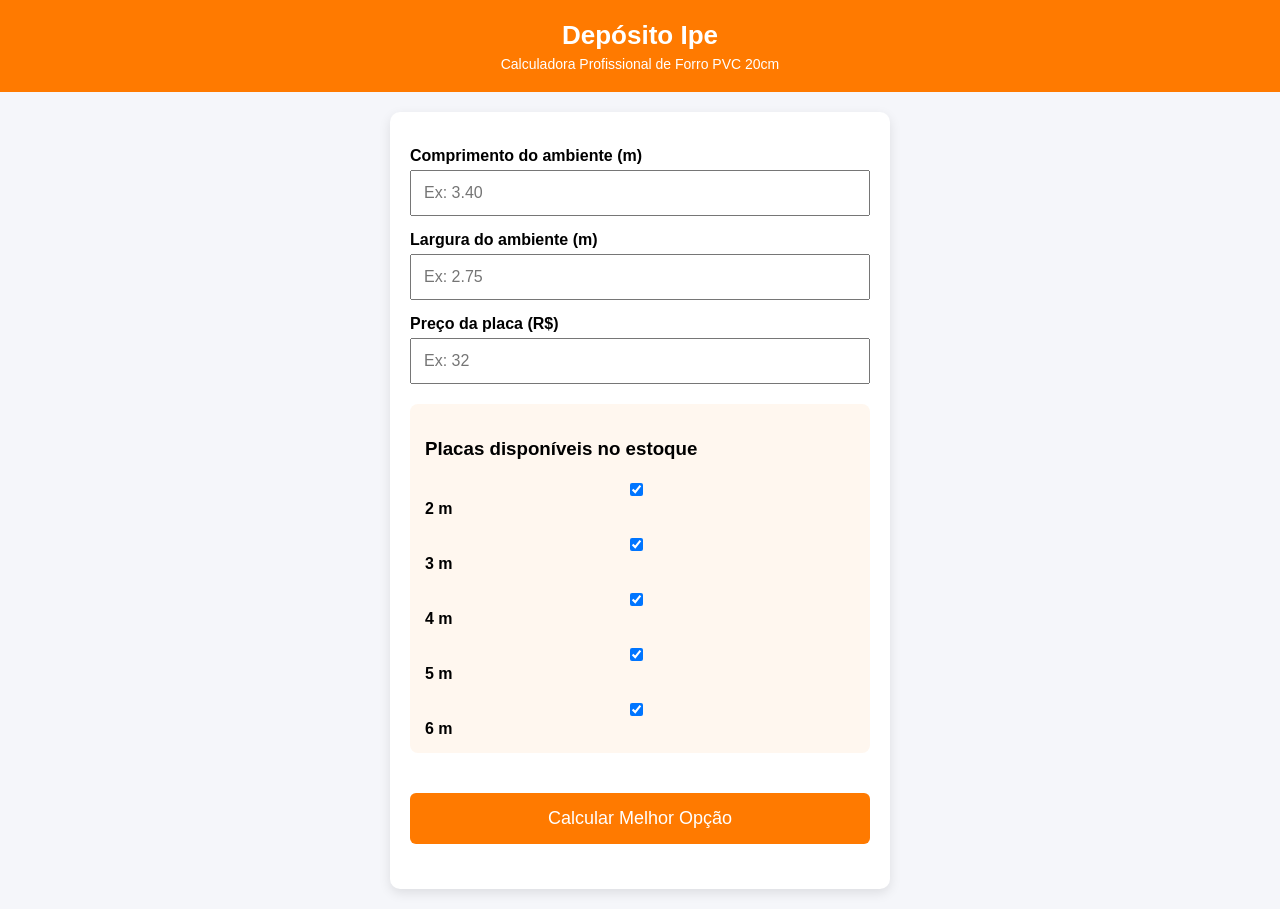
==== index.html @ dacd60be "Add files via upload" ====
<!DOCTYPE html>
<html lang="pt-br">
<head>
  <meta charset="UTF-8" />
  <meta name="viewport" content="width=device-width, initial-scale=1.0"/>
  <title>Calculadora Forro PVC</title>
  <link rel="stylesheet" href="style.css" />
  <link rel="manifest" href="manifest.json">
<meta name="theme-color" content="#ff7a00">

</head>

<script>
  if ('serviceWorker' in navigator) {
    navigator.serviceWorker.register('sw.js');
  }
</script>

<body>

<header>
  <h1>Depósito Ipe  </h1>
  <p>Calculadora Profissional de Forro PVC 20cm</p>
</header>

<main class="card">
  <label>Comprimento do ambiente (m)</label>
  <input type="number" id="comprimento" step="0.01" placeholder="Ex: 3.40">

  <label>Largura do ambiente (m)</label>
  <input type="number" id="largura" step="0.01" placeholder="Ex: 2.75">

  <label>Preço da placa (R$)</label>
  <input type="number" id="preco" step="0.01" placeholder="Ex: 32">

  <div class="estoque">
  <h3>Placas disponíveis no estoque</h3>

  <label><input type="checkbox" value="2" checked> 2 m</label>
  <label><input type="checkbox" value="3" checked> 3 m</label>
  <label><input type="checkbox" value="4" checked> 4 m</label>
  <label><input type="checkbox" value="5" checked> 5 m</label>
  <label><input type="checkbox" value="6" checked> 6 m</label>
</div>


  <button onclick="calcular()">Calcular Melhor Opção</button>

  <div id="resultado"></div>
</main>

<script src="script.js"></script>
</body>
</html>
---- style.css ----
* {
  box-sizing: border-box;
  font-family: Arial, Helvetica, sans-serif;
}

body {
  margin: 0;
  background: #f5f6fa;
}

header {
  background: #ff7a00;
  color: white;
  text-align: center;
  padding: 20px 10px;
}

header h1 {
  margin: 0;
  font-size: 26px;
}

header p {
  margin: 5px 0 0;
  font-size: 14px;
}

.card {
  max-width: 500px;
  margin: 20px auto;
  background: white;
  padding: 20px;
  border-radius: 10px;
  box-shadow: 0 4px 12px rgba(0,0,0,0.1);
}

label {
  margin-top: 15px;
  display: block;
  font-weight: bold;
}

input {
  width: 100%;
  padding: 12px;
  font-size: 16px;
  margin-top: 5px;
}

button {
  margin-top: 20px;
  width: 100%;
  padding: 15px;
  font-size: 18px;
  background: #ff7a00;
  color: white;
  border: none;
  cursor: pointer;
  border-radius: 6px;
}

#resultado {
  margin-top: 25px;
  font-size: 15px;
  line-height: 1.6;
}

.result-box {
  background: #fff3e8;
  padding: 15px;
  border-radius: 8px;
  margin-top: 10px;
}

.estoque {
  margin: 20px 0;
  padding: 15px;
  background: #fff7ef;
  border-radius: 8px;
}

.estoque label {
  margin-right: 15px;
  font-weight: bold;
}
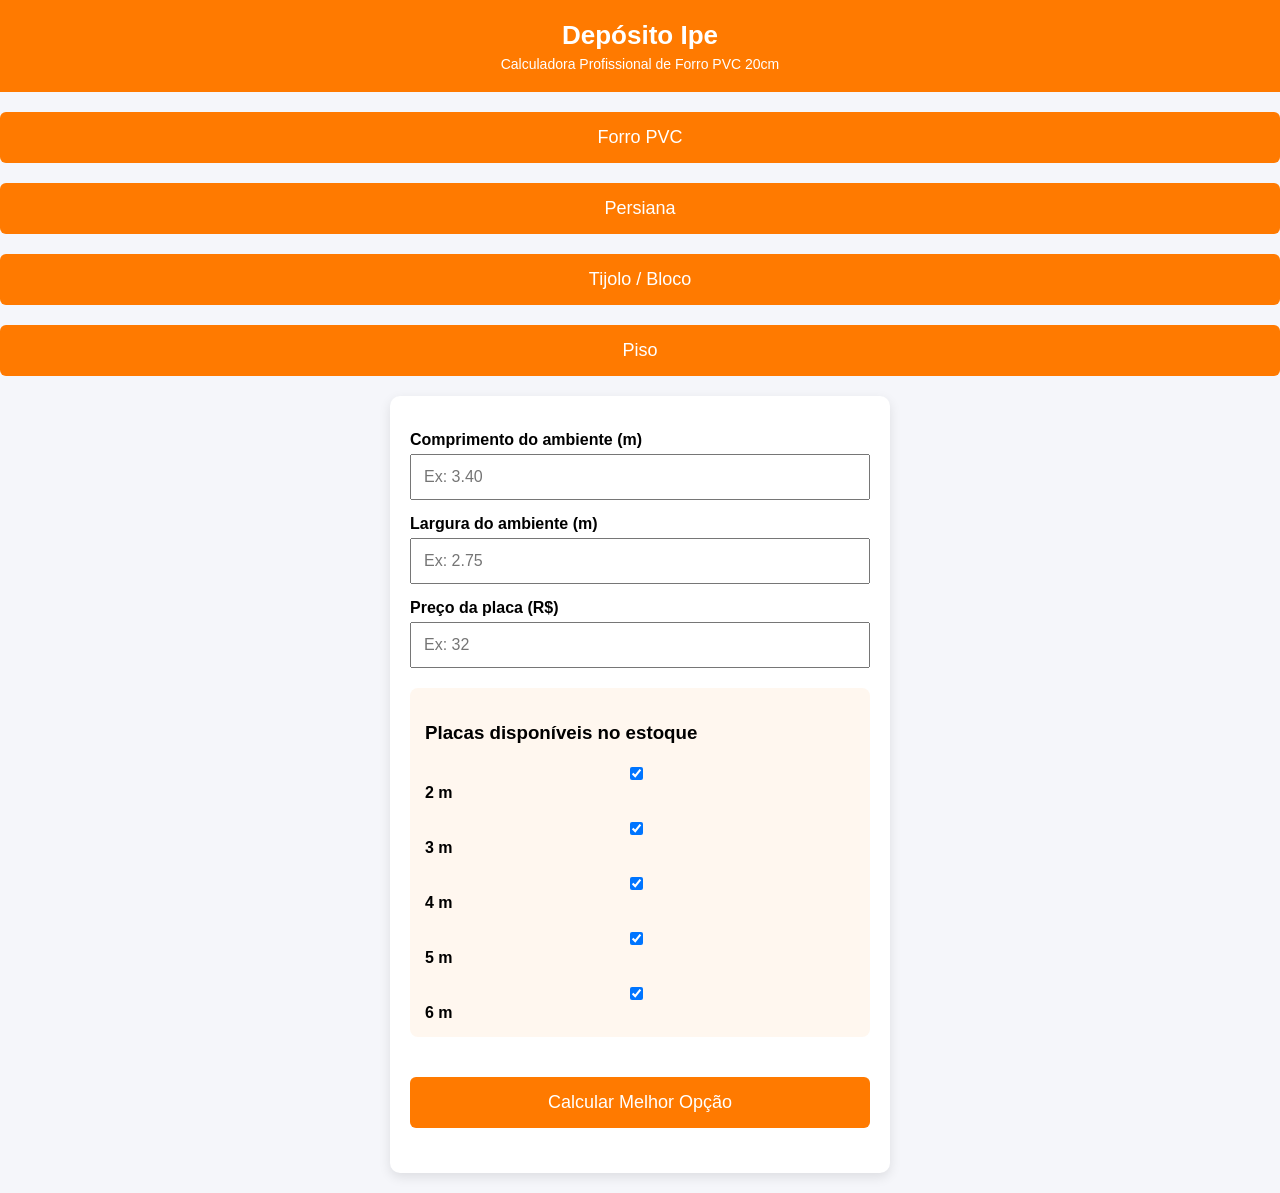
==== commit e69a1012: "Add tabbed interface for calculation types Added tabs for different calculation types including Forr" ====
--- a/index.html
+++ b/index.html
@@ -3,7 +3,7 @@
 <head>
   <meta charset="UTF-8" />
   <meta name="viewport" content="width=device-width, initial-scale=1.0"/>
-  <title>Calculadora Forro PVC</title>
+  <title>Calculadora </title>
   <link rel="stylesheet" href="style.css" />
   <link rel="manifest" href="manifest.json">
 <meta name="theme-color" content="#ff7a00">
@@ -23,7 +23,15 @@
   <p>Calculadora Profissional de Forro PVC 20cm</p>
 </header>
 
-<main class="card">
+<div class="tabs">
+  <button class="tab-btn active" onclick="abrirAba('forro')">Forro PVC</button>
+  <button class="tab-btn" onclick="abrirAba('persiana')">Persiana</button>
+  <button class="tab-btn" onclick="abrirAba('tijolo')">Tijolo / Bloco</button>
+  <button class="tab-btn" onclick="abrirAba('piso')">Piso</button>
+</div>
+
+  <!-- ABA FORRO -->
+<main id="aba-forro" class="card">
   <label>Comprimento do ambiente (m)</label>
   <input type="number" id="comprimento" step="0.01" placeholder="Ex: 3.40">
 
@@ -49,6 +57,89 @@
   <div id="resultado"></div>
 </main>
 
+<!-- ABA PERSIANA -->
+<main id="aba-persiana" class="card" style="display:none;">
+  <h3>Cálculo de Persiana</h3>
+
+  <label>Largura (m)</label>
+  <input type="number" id="larguraPersiana" step="0.01">
+
+  <label>Altura (m)</label>
+  <input type="number" id="alturaPersiana" step="0.01">
+
+  <label>Tecido</label>
+  <select id="tecido">
+    <option value="154.9">Tecido 3%</option>
+    <option value="159.9">Tecido 1%</option>
+    <option value="164.9">Blackout</option>
+    <option value="299.9">Double Vision</option>
+  </select>
+
+  <label><input type="checkbox" id="bando"> Com Bando</label>
+  <label><input type="checkbox" id="afastador"> Com Afastador</label>
+
+  <button onclick="calcularPersiana()">Calcular Persiana</button>
+
+  <div id="resultadoPersiana"></div>
+</main>
+
+<main id="aba-tijolo" class="card" style="display:none;">
+  <h3>Cálculo de Tijolos / Blocos</h3>
+
+  <label>Largura da parede (m)</label>
+  <input type="number" id="larguraParede" step="0.01">
+
+  <label>Altura da parede (m)</label>
+  <input type="number" id="alturaParede" step="0.01">
+
+  <label>Tipo de bloco</label>
+  <select id="tipoBloco">
+  <option value="baiano">Bloco Baiano 11,5×14×24</option>
+  <option value="baianinho">Baianinho 9×19×19</option>
+  <option value="concreto">Bloco Concreto 18×18×36</option>
+  <option value="tijolo">Tijolo barro 4,3×9,1×18 (pacote 10)</option>
+</select>
+
+<label>Margem extra para perdas</label>
+<select id="perdaExtra">
+  <option value="0">Sem extra</option>
+  <option value="0.05">+5%</option>
+  <option value="0.10">+10%</option>
+</select>
+
+  <button onclick="calcularTijolo()">Calcular Blocos</button>
+
+  <div id="resultadoTijolo"></div>
+</main>
+
+<main id="aba-piso" class="card" style="display:none;">
+  <h3>Cálculo de Piso</h3>
+
+  <label>Largura do ambiente (m)</label>
+  <input type="number" id="larguraPiso" step="0.01">
+
+  <label>Comprimento do ambiente (m)</label>
+  <input type="number" id="comprimentoPiso" step="0.01">
+
+  <label>OU informe a área direta (m²)</label>
+<input type="number" id="areaDireta" step="0.01" placeholder="Ex: 18">
+
+
+  <label>M² por caixa do piso</label>
+  <input type="number" id="m2Caixa" step="0.01" placeholder="Ex: 2.20">
+
+  <label>
+  <input type="checkbox" id="perdaPiso">
+  Calcular já com 10% de sobra
+</label>
+
+
+  <button onclick="calcularPiso()">Calcular Piso</button>
+
+  <div id="resultadoPiso"></div>
+</main>
+
+
 <script src="script.js"></script>
 </body>
 </html>
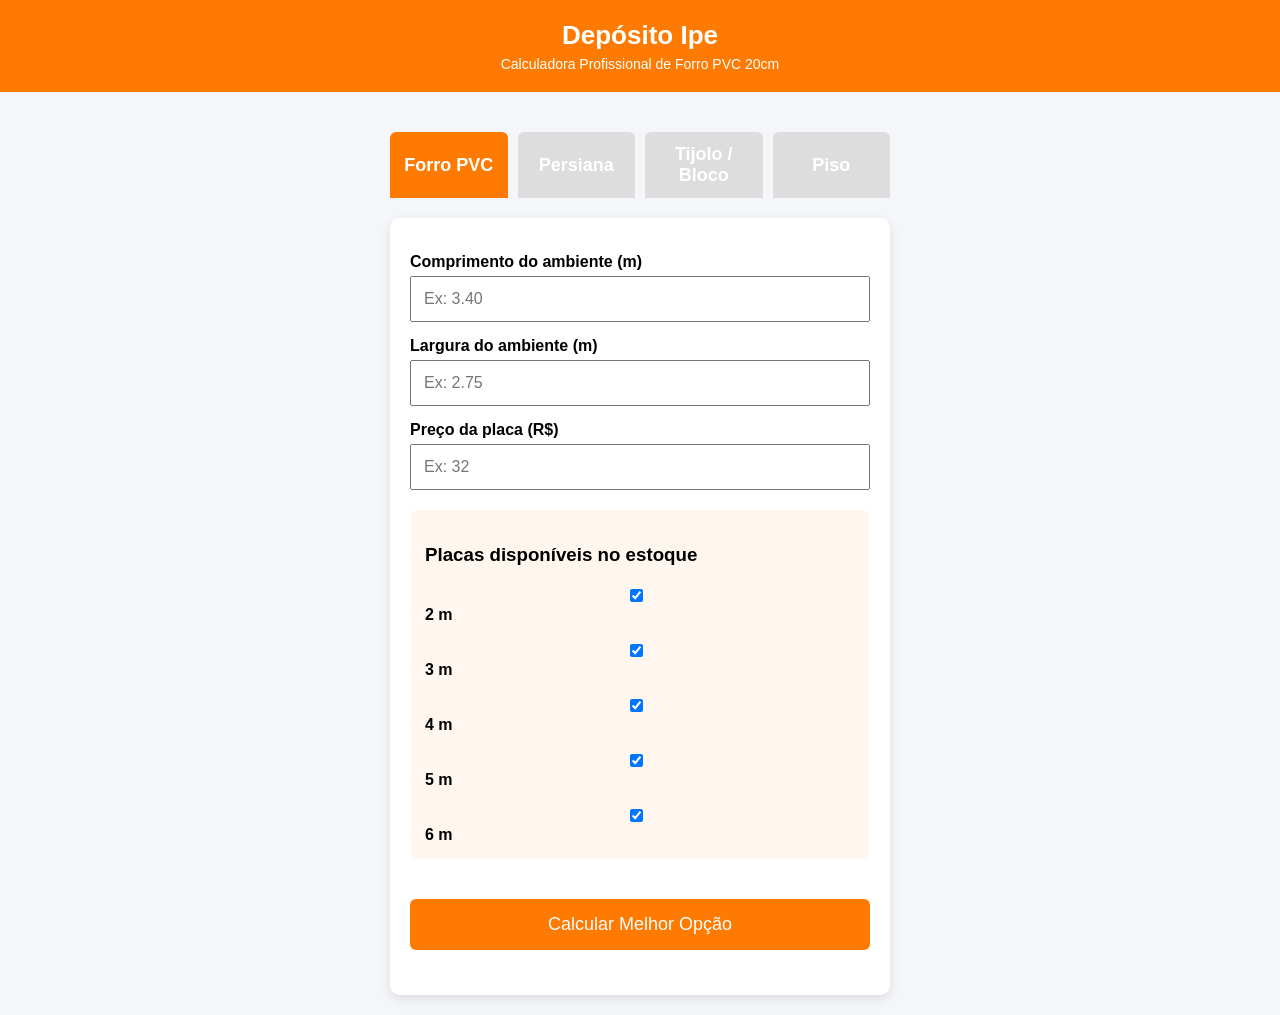
==== commit affec0dd: "Fix HTML encoding issues in index.html" ====
--- a/index.html
+++ b/index.html
@@ -95,6 +95,7 @@
   <label>Tipo de bloco</label>
   <select id="tipoBloco">
   <option value="baiano">Bloco Baiano 11,5×14×24</option>
+  <option value="baianao">Bloco Baianão 14×19×29</option>
   <option value="baianinho">Baianinho 9×19×19</option>
   <option value="concreto">Bloco Concreto 18×18×36</option>
   <option value="tijolo">Tijolo barro 4,3×9,1×18 (pacote 10)</option>
--- a/style.css
+++ b/style.css
@@ -83,3 +83,25 @@
   margin-right: 15px;
   font-weight: bold;
 }
+
+.tabs {
+  display: flex;
+  max-width: 500px;
+  margin: 20px auto 0;
+  gap: 10px;
+}
+
+.tab-btn {
+  flex: 1;
+  padding: 12px;
+  border: none;
+  cursor: pointer;
+  background: #ddd;
+  font-weight: bold;
+  border-radius: 6px 6px 0 0;
+}
+
+.tab-btn.active {
+  background: #ff7a00;
+  color: white;
+}
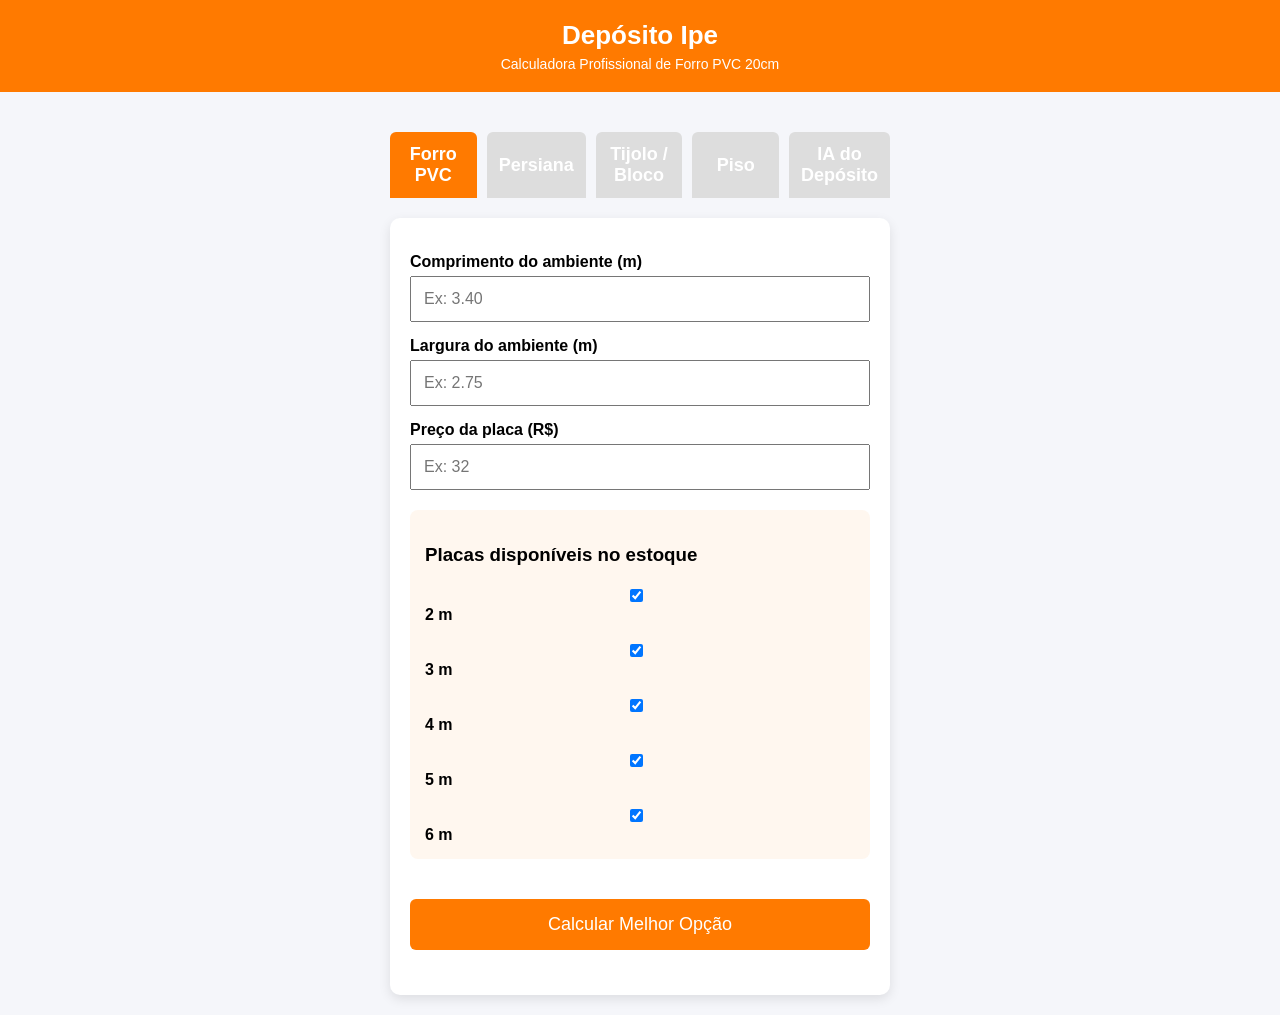
==== commit 86a26f70: "Add AI section and update HTML structure" ====
--- a/index.html
+++ b/index.html
@@ -28,7 +28,23 @@
   <button class="tab-btn" onclick="abrirAba('persiana')">Persiana</button>
   <button class="tab-btn" onclick="abrirAba('tijolo')">Tijolo / Bloco</button>
   <button class="tab-btn" onclick="abrirAba('piso')">Piso</button>
+  <button class="tab-btn" onclick="abrirAba('ia')">IA do Depósito</button>
 </div>
+
+<div id="aba-ia" style="display:none;" class="card">
+
+  <div class="ia-box">
+    <h2>🔎 IA do Depósito — Encontre a solução</h2>
+      <input type="text" id="problemaInput" placeholder="Descreva o problema...">
+      <button onclick="buscarSolucao()">Buscar solução</button>
+      <div id="resultadoIA"></div>
+
+
+    <div id="resultadoIA" class="resultado-ia"></div>
+  </div>
+
+</div>
+
 
   <!-- ABA FORRO -->
 <main id="aba-forro" class="card">
@@ -140,7 +156,8 @@
   <div id="resultadoPiso"></div>
 </main>
 
-
+<script src="baseConhecimento.js"></script>
+<script src="ia.js"></script>
 <script src="script.js"></script>
 </body>
 </html>
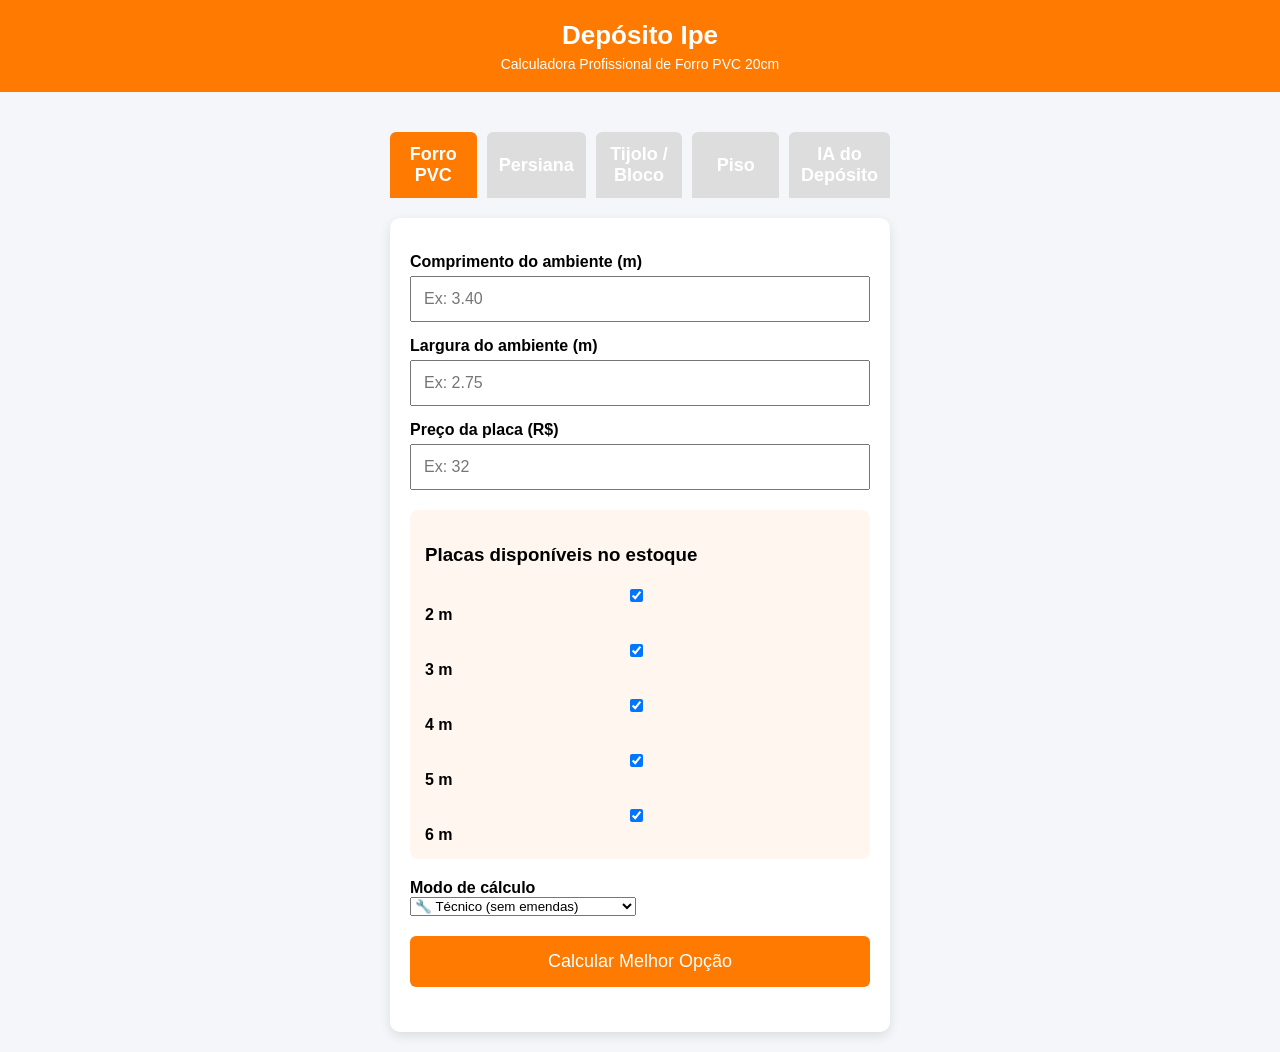
==== commit a13cfe0b: "Add files via upload" ====
--- a/index.html
+++ b/index.html
@@ -37,7 +37,7 @@
     <h2>🔎 IA do Depósito — Encontre a solução</h2>
       <input type="text" id="problemaInput" placeholder="Descreva o problema...">
       <button onclick="buscarSolucao()">Buscar solução</button>
-      <div id="resultadoIA"></div>
+      
 
 
     <div id="resultadoIA" class="resultado-ia"></div>
@@ -67,6 +67,11 @@
   <label><input type="checkbox" value="6" checked> 6 m</label>
 </div>
 
+<label>Modo de cálculo</label>
+<select id="modoCalculo">
+  <option value="tecnico">🔧 Técnico (sem emendas)</option>
+  <option value="comercial">💰 Comercial (menor desperdício)</option>
+</select>
 
   <button onclick="calcular()">Calcular Melhor Opção</button>
 
@@ -157,7 +162,8 @@
 </main>
 
 <script src="baseConhecimento.js"></script>
-<script src="ia.js"></script>
+<script src="ia.js"></script> 
 <script src="script.js"></script>
 </body>
 </html>
+
--- a/style.css
+++ b/style.css
@@ -105,3 +105,92 @@
   background: #ff7a00;
   color: white;
 }
+
+.ia-box{
+  background:#fff;
+  padding:20px;
+  border-radius:8px;
+  box-shadow:0 0 10px rgba(0,0,0,0.1);
+  max-width:600px;
+  margin:auto;
+}
+
+.ia-box input{
+  width:100%;
+  padding:10px;
+  margin-top:10px;
+  font-size:16px;
+}
+
+.ia-box button{
+  margin-top:10px;
+  padding:10px;
+  width:100%;
+  background:#ff6600;
+  color:#fff;
+  border:none;
+  font-size:16px;
+  cursor:pointer;
+}
+
+.resultado-ia{
+  margin-top:20px;
+  white-space:pre-line;
+  background:#f7f7f7;
+  padding:15px;
+  border-radius:6px;
+}
+
+.ia-box {
+  background: #fff3e8;
+  border-radius: 10px;
+  padding: 18px;
+  line-height: 1.7;
+  font-size: 15px;
+}
+
+.ia-titulo {
+  font-size: 18px;
+  font-weight: bold;
+  margin-bottom: 10px;
+}
+
+.ia-secao {
+  margin-top: 12px;
+}
+
+.ia-secao strong {
+  display: block;
+  margin-bottom: 5px;
+  color: #ff7a00;
+}
+
+.card-solucao {
+  background: #fff7ef;
+  border-radius: 10px;
+  padding: 20px;
+  margin-top: 20px;
+  box-shadow: 0 4px 10px rgba(0,0,0,0.08);
+  font-family: Arial, sans-serif;
+}
+
+.card-solucao h3 {
+  margin-top: 15px;
+  color: #ff6a00;
+}
+
+.card-solucao .problema {
+  font-weight: bold;
+  font-size: 18px;
+  margin-bottom: 10px;
+}
+
+.passos {
+  padding-left: 20px;
+  line-height: 1.6;
+}
+
+.produtos {
+  padding-left: 20px;
+  line-height: 1.6;
+}
